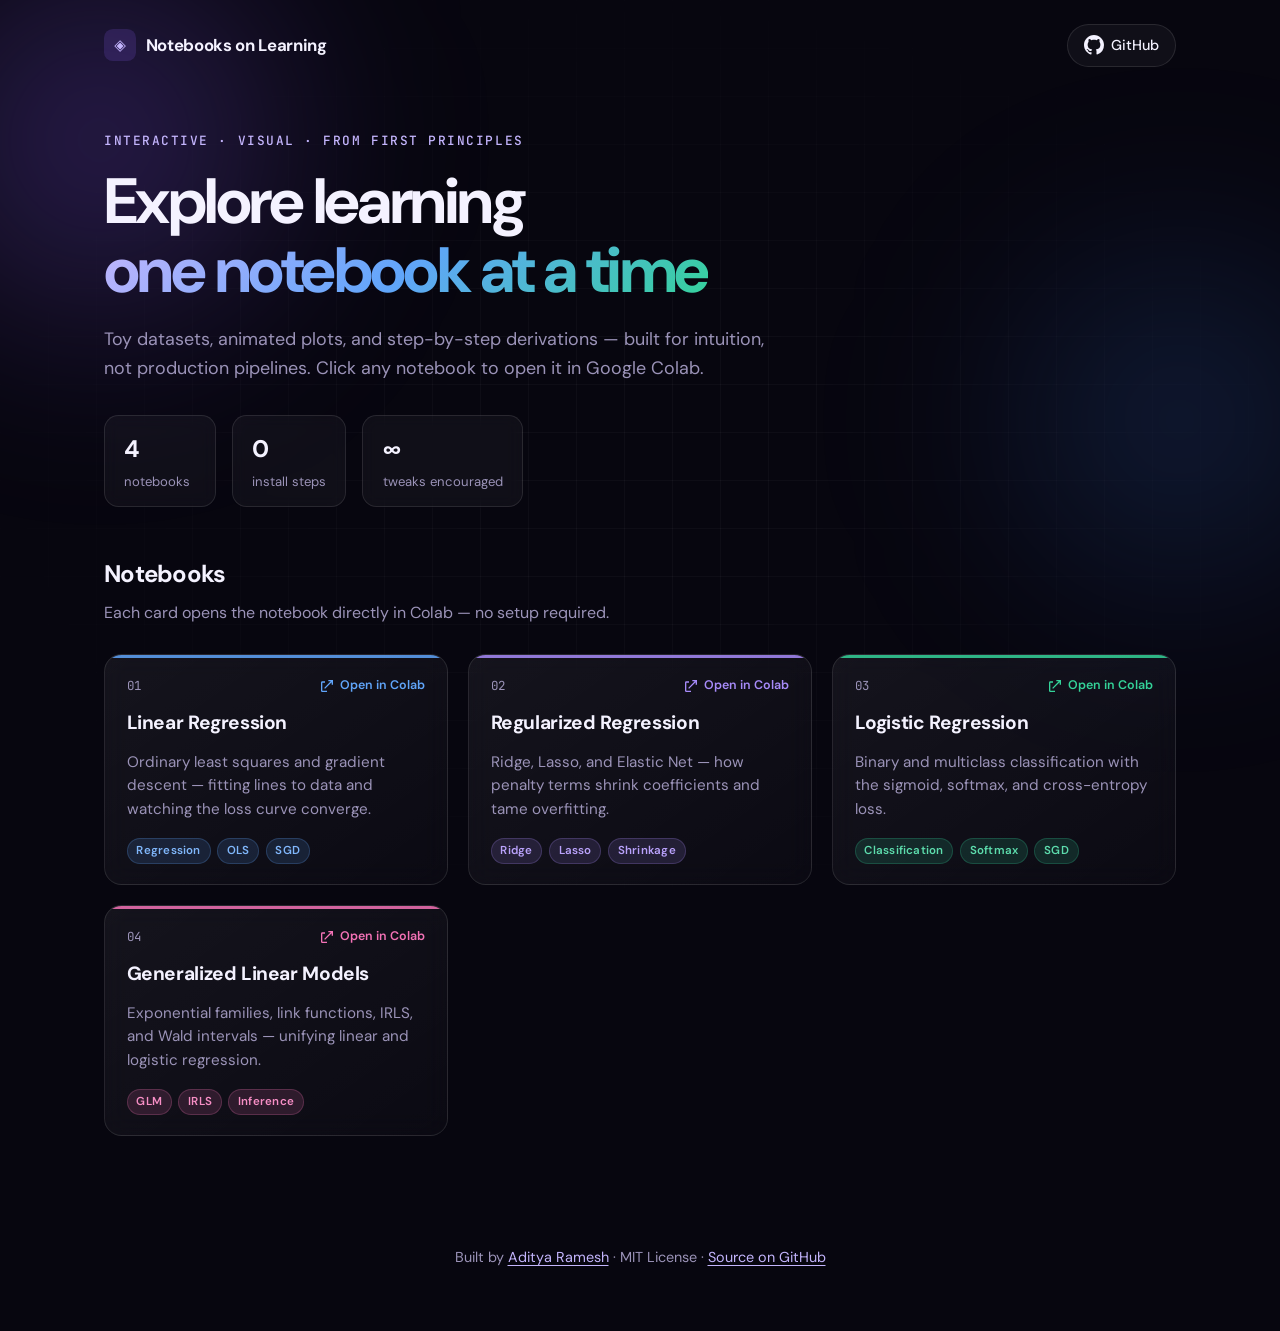
==== docs/index.html @ 165175bf "removed bloated website." ====
<!DOCTYPE html>
<html lang="en">
  <head>
    <meta charset="UTF-8" />
    <meta name="viewport" content="width=device-width, initial-scale=1.0" />
    <meta
      name="description"
      content="Interactive notebooks exploring machine learning, statistics, and AI through toy examples and visualizations."
    />
    <title>Notebooks on Learning</title>
    <link rel="preconnect" href="https://fonts.googleapis.com" />
    <link rel="preconnect" href="https://fonts.gstatic.com" crossorigin />
    <link
      href="https://fonts.googleapis.com/css2?family=DM+Sans:ital,opsz,wght@0,9..40,400;0,9..40,500;0,9..40,600;0,9..40,700;1,9..40,400&family=JetBrains+Mono:wght@400;500&display=swap"
      rel="stylesheet"
    />
    <link rel="stylesheet" href="styles.css" />
  </head>
  <body>
    <div class="bg-glow bg-glow--left" aria-hidden="true"></div>
    <div class="bg-glow bg-glow--right" aria-hidden="true"></div>
    <div class="bg-grid" aria-hidden="true"></div>

    <header class="hero">
      <nav class="nav">
        <a class="nav__brand" href="#">
          <span class="nav__logo" aria-hidden="true">◈</span>
          Notebooks on Learning
        </a>
        <a
          class="nav__github"
          href="https://github.com/rameshaditya-me/Easy-Classical-ML-DL"
          target="_blank"
          rel="noopener noreferrer"
        >
          <svg viewBox="0 0 24 24" width="20" height="20" aria-hidden="true">
            <path
              fill="currentColor"
              d="M12 0C5.37 0 0 5.37 0 12c0 5.31 3.435 9.795 8.205 11.385.6.105.825-.255.825-.57 0-.285-.015-1.23-.015-2.235-3.015.555-3.795-.735-4.035-1.41-.135-.345-.72-1.41-1.23-1.695-.42-.225-1.02-.78-.015-.795.945-.015 1.62.87 1.845 1.23 1.08 1.815 2.805 1.305 3.495.99.105-.78.42-1.305.765-1.605-2.67-.3-5.46-1.335-5.46-5.925 0-1.305.465-2.385 1.23-3.225-.12-.3-.54-1.53.12-3.18 0 0 1.005-.315 3.3 1.23.96-.27 1.98-.405 3-.405s2.04.135 3 .405c2.295-1.56 3.3-1.23 3.3-1.23.66 1.65.24 2.88.12 3.18.765.84 1.23 1.905 1.23 3.225 0 4.605-2.805 5.625-5.475 5.925.435.375.81 1.095.81 2.22 0 1.605-.015 2.895-.015 3.3 0 .315.225.69.825.57A12.02 12.02 0 0 0 24 12c0-6.63-5.37-12-12-12z"
            />
          </svg>
          GitHub
        </a>
      </nav>

      <div class="hero__content">
        <p class="hero__eyebrow">Interactive · Visual · From first principles</p>
        <h1 class="hero__title">Explore learning<br /><span>one notebook at a time</span></h1>
        <p class="hero__tagline">
          Toy datasets, animated plots, and step-by-step derivations — built for intuition,
          not production pipelines. Click any notebook to open it in Google Colab.
        </p>
        <div class="hero__stats" id="stats"></div>
      </div>
    </header>

    <main class="main">
      <section class="notebooks" aria-labelledby="notebooks-heading">
        <div class="section-head">
          <h2 id="notebooks-heading">Notebooks</h2>
          <p>Each card opens the notebook directly in Colab — no setup required.</p>
        </div>
        <div class="cards" id="cards" role="list"></div>
      </section>
    </main>

    <footer class="footer">
      <p>
        Built by
        <a href="https://github.com/rameshaditya-me" target="_blank" rel="noopener noreferrer"
          >Aditya Ramesh</a
        >
        · MIT License ·
        <a
          href="https://github.com/rameshaditya-me/Easy-Classical-ML-DL"
          target="_blank"
          rel="noopener noreferrer"
          >Source on GitHub</a
        >
      </p>
    </footer>

    <script>
      const REPO = "rameshaditya-me/Easy-Classical-ML-DL";
      const BRANCH = "main";

      const NOTEBOOKS = [
        {
          title: "Linear Regression",
          description:
            "Ordinary least squares and gradient descent — fitting lines to data and watching the loss curve converge.",
          path: "src/notebooks/linear-regression/linear-regression.ipynb",
          tags: ["Regression", "OLS", "SGD"],
          accent: "#60a5fa",
        },
        {
          title: "Regularized Regression",
          description:
            "Ridge, Lasso, and Elastic Net — how penalty terms shrink coefficients and tame overfitting.",
          path: "src/notebooks/regularized-regression/regression_regularized.ipynb",
          tags: ["Ridge", "Lasso", "Shrinkage"],
          accent: "#a78bfa",
        },
        {
          title: "Logistic Regression",
          description:
            "Binary and multiclass classification with the sigmoid, softmax, and cross-entropy loss.",
          path: "src/notebooks/logistic-regression/logistic_regression.ipynb",
          tags: ["Classification", "Softmax", "SGD"],
          accent: "#34d399",
        },
        {
          title: "Generalized Linear Models",
          description:
            "Exponential families, link functions, IRLS, and Wald intervals — unifying linear and logistic regression.",
          path: "src/notebooks/generalized-linear-models/generalized-linear-models.ipynb",
          tags: ["GLM", "IRLS", "Inference"],
          accent: "#f472b6",
        },
      ];

      function colabUrl(path) {
        return `https://colab.research.google.com/github/${REPO}/blob/${BRANCH}/${path}`;
      }

      function renderStats() {
        document.getElementById("stats").innerHTML = `
          <div class="stat"><span class="stat__value">${NOTEBOOKS.length}</span><span class="stat__label">notebooks</span></div>
          <div class="stat"><span class="stat__value">0</span><span class="stat__label">install steps</span></div>
          <div class="stat"><span class="stat__value">∞</span><span class="stat__label">tweaks encouraged</span></div>
        `;
      }

      function renderCards() {
        const container = document.getElementById("cards");
        container.innerHTML = NOTEBOOKS.map((nb, i) => {
          const tags = nb.tags.map((t) => `<span class="tag">${t}</span>`).join("");
          return `
            <a
              class="card"
              role="listitem"
              href="${colabUrl(nb.path)}"
              target="_blank"
              rel="noopener noreferrer"
              style="--accent: ${nb.accent}; --delay: ${i * 80}ms"
              aria-label="Open ${nb.title} in Google Colab"
            >
              <div class="card__shine" aria-hidden="true"></div>
              <div class="card__top">
                <span class="card__index">${String(i + 1).padStart(2, "0")}</span>
                <span class="card__colab">
                  <svg viewBox="0 0 24 24" width="16" height="16" aria-hidden="true">
                    <path fill="currentColor" d="M14 3v2h3.59l-9.83 9.83 1.41 1.41L19 6.41V10h2V3h-7zm-2 16H5V7h4V5H5a2 2 0 0 0-2 2v12a2 2 0 0 0 2 2h7v-2z"/>
                  </svg>
                  Open in Colab
                </span>
              </div>
              <h3 class="card__title">${nb.title}</h3>
              <p class="card__desc">${nb.description}</p>
              <div class="card__tags">${tags}</div>
            </a>
          `;
        }).join("");
      }

      renderStats();
      renderCards();
    </script>
  </body>
</html>
---- docs/styles.css ----
:root {
  --bg: #07060f;
  --surface: rgba(255, 255, 255, 0.04);
  --surface-hover: rgba(255, 255, 255, 0.07);
  --border: rgba(255, 255, 255, 0.1);
  --text: #f4f2ff;
  --muted: #9b93b8;
  --primary: #8b5cf6;
  --primary-soft: rgba(139, 92, 246, 0.18);
  --font: "DM Sans", system-ui, sans-serif;
  --mono: "JetBrains Mono", ui-monospace, monospace;
}

*,
*::before,
*::after {
  box-sizing: border-box;
}

html {
  scroll-behavior: smooth;
}

body {
  margin: 0;
  min-height: 100vh;
  font-family: var(--font);
  color: var(--text);
  background: var(--bg);
  line-height: 1.6;
  overflow-x: hidden;
}

a {
  color: inherit;
  text-decoration: none;
}

.bg-glow {
  position: fixed;
  border-radius: 50%;
  filter: blur(90px);
  pointer-events: none;
  z-index: 0;
}

.bg-glow--left {
  width: 520px;
  height: 520px;
  top: -120px;
  left: -160px;
  background: radial-gradient(circle, rgba(139, 92, 246, 0.35), transparent 70%);
}

.bg-glow--right {
  width: 480px;
  height: 480px;
  top: 20%;
  right: -140px;
  background: radial-gradient(circle, rgba(59, 130, 246, 0.22), transparent 70%);
}

.bg-grid {
  position: fixed;
  inset: 0;
  background-image:
    linear-gradient(rgba(255, 255, 255, 0.03) 1px, transparent 1px),
    linear-gradient(90deg, rgba(255, 255, 255, 0.03) 1px, transparent 1px);
  background-size: 48px 48px;
  mask-image: radial-gradient(ellipse at center, black 20%, transparent 80%);
  pointer-events: none;
  z-index: 0;
}

.hero,
.main,
.footer {
  position: relative;
  z-index: 1;
}

.nav {
  display: flex;
  align-items: center;
  justify-content: space-between;
  max-width: 1120px;
  margin: 0 auto;
  padding: 1.5rem 1.5rem 0;
}

.nav__brand {
  display: flex;
  align-items: center;
  gap: 0.6rem;
  font-weight: 700;
  font-size: 1.05rem;
  letter-spacing: -0.02em;
}

.nav__logo {
  display: grid;
  place-items: center;
  width: 2rem;
  height: 2rem;
  border-radius: 0.55rem;
  background: var(--primary-soft);
  color: #c4b5fd;
  font-size: 0.95rem;
}

.nav__github {
  display: inline-flex;
  align-items: center;
  gap: 0.45rem;
  padding: 0.55rem 1rem;
  border: 1px solid var(--border);
  border-radius: 999px;
  font-size: 0.9rem;
  font-weight: 500;
  background: var(--surface);
  transition: background 0.2s ease, border-color 0.2s ease, transform 0.2s ease;
}

.nav__github:hover {
  background: var(--surface-hover);
  border-color: rgba(255, 255, 255, 0.18);
  transform: translateY(-1px);
}

.hero__content {
  max-width: 1120px;
  margin: 0 auto;
  padding: 4rem 1.5rem 3rem;
}

.hero__eyebrow {
  margin: 0 0 1rem;
  font-family: var(--mono);
  font-size: 0.8rem;
  font-weight: 500;
  letter-spacing: 0.12em;
  text-transform: uppercase;
  color: #c4b5fd;
}

.hero__title {
  margin: 0 0 1.25rem;
  font-size: clamp(2.4rem, 6vw, 4rem);
  font-weight: 700;
  line-height: 1.08;
  letter-spacing: -0.04em;
}

.hero__title span {
  background: linear-gradient(135deg, #c4b5fd 0%, #60a5fa 50%, #34d399 100%);
  -webkit-background-clip: text;
  background-clip: text;
  color: transparent;
}

.hero__tagline {
  max-width: 42rem;
  margin: 0 0 2rem;
  font-size: 1.12rem;
  color: var(--muted);
}

.hero__stats {
  display: flex;
  flex-wrap: wrap;
  gap: 1rem;
}

.stat {
  display: flex;
  flex-direction: column;
  gap: 0.15rem;
  padding: 0.9rem 1.2rem;
  border: 1px solid var(--border);
  border-radius: 0.9rem;
  background: var(--surface);
  backdrop-filter: blur(8px);
  min-width: 7rem;
}

.stat__value {
  font-size: 1.5rem;
  font-weight: 700;
  letter-spacing: -0.03em;
}

.stat__label {
  font-size: 0.82rem;
  color: var(--muted);
}

.main {
  max-width: 1120px;
  margin: 0 auto;
  padding: 0 1.5rem 4rem;
}

.section-head {
  margin-bottom: 1.75rem;
}

.section-head h2 {
  margin: 0 0 0.4rem;
  font-size: 1.5rem;
  font-weight: 700;
  letter-spacing: -0.03em;
}

.section-head p {
  margin: 0;
  color: var(--muted);
}

.cards {
  display: grid;
  grid-template-columns: repeat(auto-fill, minmax(280px, 1fr));
  gap: 1.25rem;
}

.card {
  position: relative;
  display: flex;
  flex-direction: column;
  gap: 0.75rem;
  padding: 1.35rem 1.35rem 1.2rem;
  border: 1px solid var(--border);
  border-radius: 1.1rem;
  background: linear-gradient(
    145deg,
    rgba(255, 255, 255, 0.06),
    rgba(255, 255, 255, 0.02)
  );
  backdrop-filter: blur(12px);
  overflow: hidden;
  cursor: pointer;
  transition:
    transform 0.25s ease,
    border-color 0.25s ease,
    box-shadow 0.25s ease;
  animation: fadeUp 0.6s ease backwards;
  animation-delay: var(--delay, 0ms);
}

.card::before {
  content: "";
  position: absolute;
  inset: 0 auto auto 0;
  width: 100%;
  height: 3px;
  background: var(--accent, var(--primary));
  opacity: 0.85;
}

.card:hover {
  transform: translateY(-4px);
  border-color: color-mix(in srgb, var(--accent, var(--primary)) 45%, transparent);
  box-shadow:
    0 16px 40px rgba(0, 0, 0, 0.35),
    0 0 0 1px color-mix(in srgb, var(--accent, var(--primary)) 20%, transparent);
}

.card__shine {
  position: absolute;
  inset: 0;
  background: radial-gradient(
    500px circle at var(--mouse-x, 50%) var(--mouse-y, 0%),
    color-mix(in srgb, var(--accent, var(--primary)) 12%, transparent),
    transparent 45%
  );
  opacity: 0;
  transition: opacity 0.25s ease;
  pointer-events: none;
}

.card:hover .card__shine {
  opacity: 1;
}

.card__top {
  display: flex;
  align-items: center;
  justify-content: space-between;
}

.card__index {
  font-family: var(--mono);
  font-size: 0.78rem;
  color: var(--muted);
}

.card__colab {
  display: inline-flex;
  align-items: center;
  gap: 0.35rem;
  font-size: 0.78rem;
  font-weight: 600;
  color: var(--accent, #c4b5fd);
}

.card__title {
  margin: 0;
  font-size: 1.2rem;
  font-weight: 700;
  letter-spacing: -0.02em;
}

.card__desc {
  margin: 0;
  flex: 1;
  font-size: 0.95rem;
  color: var(--muted);
  line-height: 1.55;
}

.card__tags {
  display: flex;
  flex-wrap: wrap;
  gap: 0.4rem;
  margin-top: 0.25rem;
}

.tag {
  padding: 0.2rem 0.55rem;
  border-radius: 999px;
  font-size: 0.72rem;
  font-weight: 600;
  letter-spacing: 0.02em;
  color: color-mix(in srgb, var(--accent, var(--primary)) 80%, white);
  background: color-mix(in srgb, var(--accent, var(--primary)) 14%, transparent);
  border: 1px solid color-mix(in srgb, var(--accent, var(--primary)) 22%, transparent);
}

.footer {
  max-width: 1120px;
  margin: 0 auto;
  padding: 2rem 1.5rem 3rem;
  text-align: center;
  color: var(--muted);
  font-size: 0.9rem;
}

.footer a {
  color: #c4b5fd;
  text-decoration: underline;
  text-underline-offset: 3px;
}

.footer a:hover {
  color: #ddd6fe;
}

@keyframes fadeUp {
  from {
    opacity: 0;
    transform: translateY(18px);
  }
  to {
    opacity: 1;
    transform: translateY(0);
  }
}

@media (max-width: 640px) {
  .hero__content {
    padding-top: 2.5rem;
  }

  .hero__stats {
    display: grid;
    grid-template-columns: repeat(3, 1fr);
  }

  .stat {
    min-width: 0;
    padding: 0.75rem;
  }

  .stat__value {
    font-size: 1.2rem;
  }
}
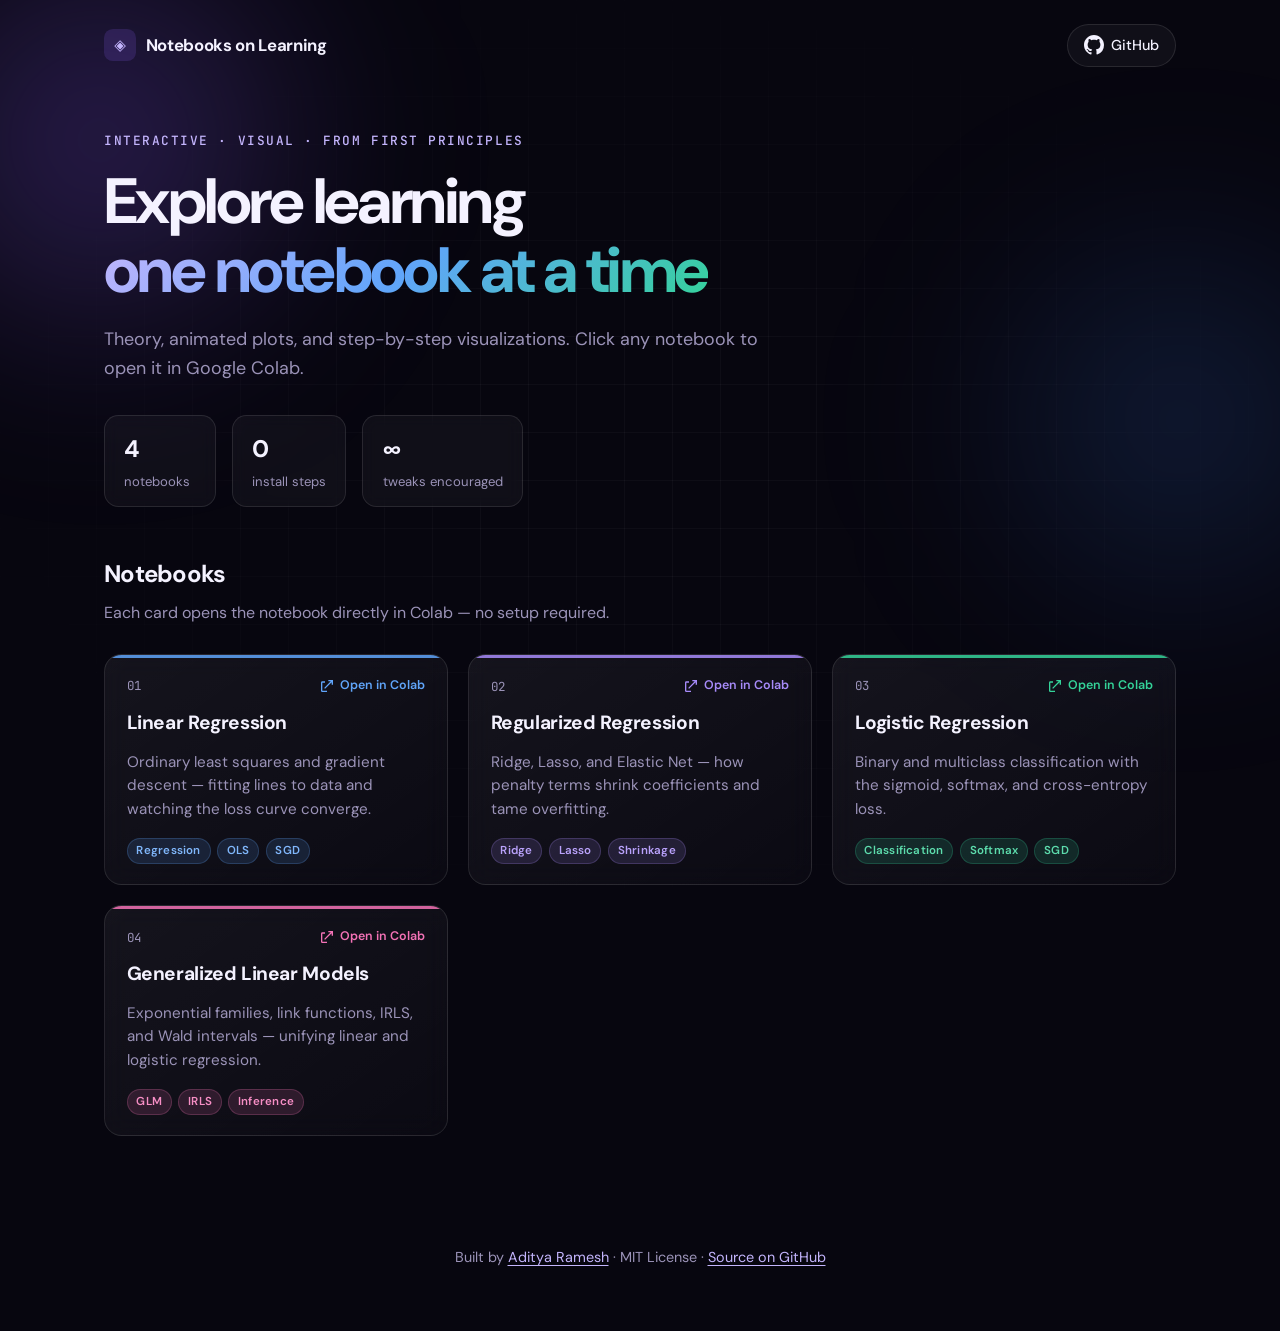
==== commit 09283da2: "updated tagline" ====
--- a/docs/index.html
+++ b/docs/index.html
@@ -47,8 +47,7 @@
         <p class="hero__eyebrow">Interactive · Visual · From first principles</p>
         <h1 class="hero__title">Explore learning<br /><span>one notebook at a time</span></h1>
         <p class="hero__tagline">
-          Toy datasets, animated plots, and step-by-step derivations — built for intuition,
-          not production pipelines. Click any notebook to open it in Google Colab.
+          Theory, animated plots, and step-by-step visualizations. Click any notebook to open it in Google Colab.
         </p>
         <div class="hero__stats" id="stats"></div>
       </div>
@@ -67,7 +66,7 @@
     <footer class="footer">
       <p>
         Built by
-        <a href="https://github.com/rameshaditya-me" target="_blank" rel="noopener noreferrer"
+        <a href="https://rameshaditya-me.github.io/portfolio/" target="_blank" rel="noopener noreferrer"
           >Aditya Ramesh</a
         >
         · MIT License ·
